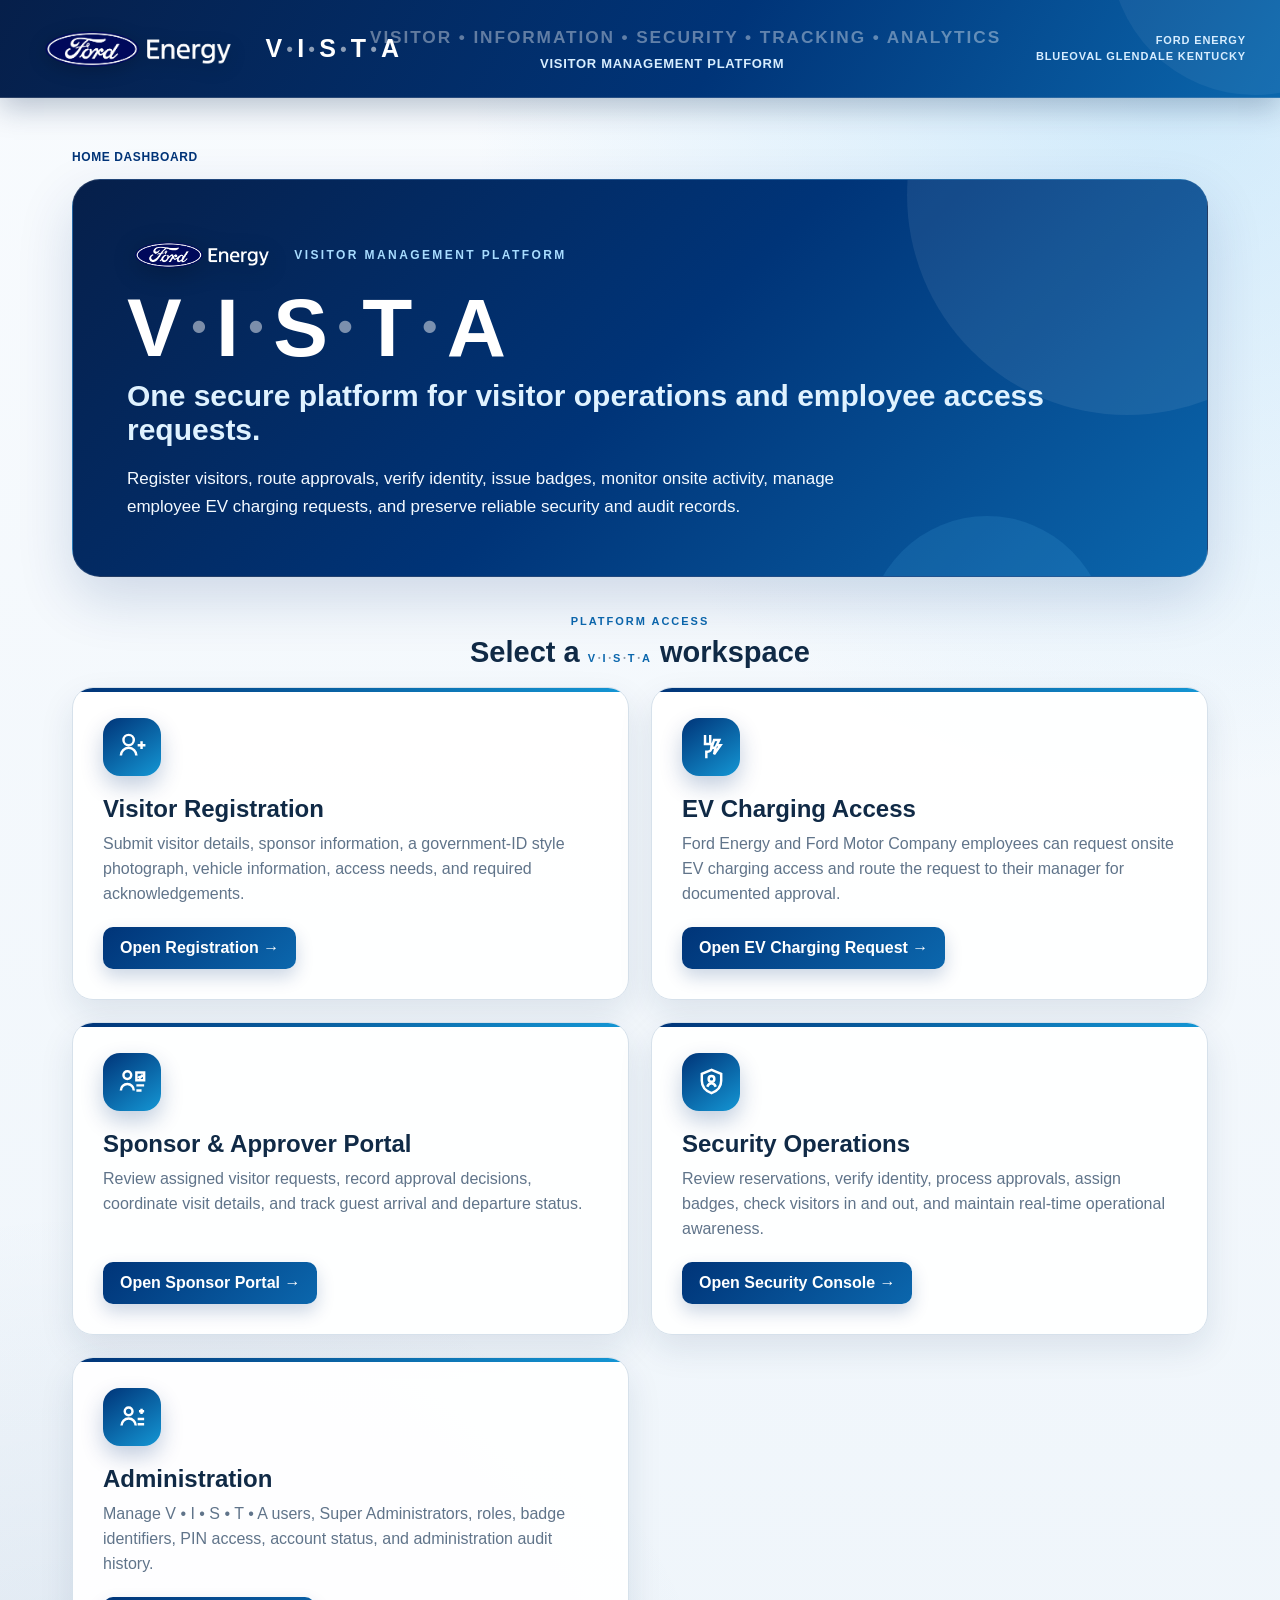
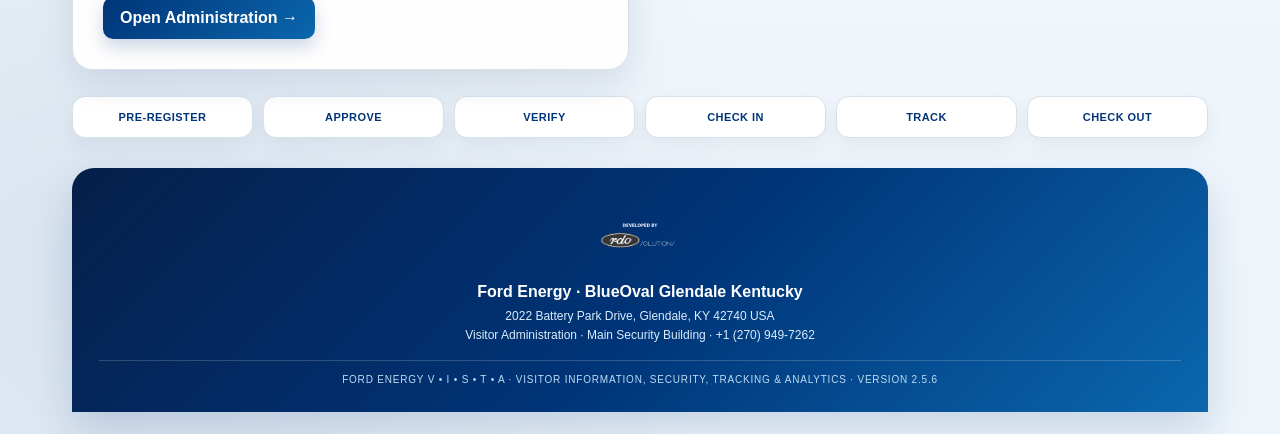
==== index.html @ 25f2905a "add v2.5.6 permanent badge authorization" ====
<!doctype html>
<html lang="en">
<head>
  <meta charset="utf-8">
  <meta name="viewport" content="width=device-width,initial-scale=1">
  <meta name="theme-color" content="#061f4a">
  <meta name="description" content="Ford Energy V • I • S • T • A — Visitor Information, Security, Tracking and Analytics for BlueOval Glendale, Kentucky.">
  <title>V • I • S • T • A | Home Dashboard</title>
  <link rel="icon" href="/Ford-Energy-VISTA/favicon.ico" sizes="any">
  <link rel="icon" type="image/png" sizes="32x32" href="/Ford-Energy-VISTA/favicon-32x32.png">
  <link rel="apple-touch-icon" href="/Ford-Energy-VISTA/apple-touch-icon.png">
  <link rel="manifest" href="/Ford-Energy-VISTA/site.webmanifest">
  <style>
    :root{--navy:#061f4a;--ford:#003478;--blue:#0b67ad;--bright:#1496d4;--ink:#102a46;--muted:#60748a;--line:#d6e1eb;--surface:rgba(255,255,255,.96);--shadow:0 22px 55px rgba(0,52,120,.16)}
    *{box-sizing:border-box}html{scroll-behavior:smooth}body{margin:0;min-height:100vh;font-family:Arial,Helvetica,sans-serif;color:var(--ink);background:radial-gradient(circle at 92% 4%,rgba(89,184,242,.25),transparent 31%),radial-gradient(circle at 7% 92%,rgba(0,52,120,.09),transparent 30%),linear-gradient(180deg,#f8fbfe 0%,#edf4fa 100%)}
    .vista-header{min-height:98px;background:linear-gradient(120deg,var(--navy),var(--ford) 56%,var(--blue));display:grid;grid-template-columns:minmax(310px,1fr) minmax(420px,2.2fr) minmax(220px,1fr);align-items:center;gap:26px;padding:14px 34px;color:#fff;box-shadow:0 10px 28px rgba(0,35,79,.26);position:relative;overflow:hidden;border-bottom:1px solid rgba(255,255,255,.15)}
    .vista-header:after{content:"";position:absolute;width:290px;height:290px;border-radius:50%;right:-120px;top:-195px;background:rgba(255,255,255,.055)}
    .header-brand{display:flex;align-items:center;gap:24px;position:relative;z-index:1}.vista-home-link{text-decoration:none;color:inherit;cursor:pointer;border-radius:10px;transition:opacity .2s ease,transform .2s ease}.vista-home-link:hover{opacity:.9;transform:translateY(-1px)}.vista-home-link:focus-visible{outline:2px solid #fff;outline-offset:5px}.header-brand img{height:58px;width:auto;filter:drop-shadow(0 4px 9px rgba(0,0,0,.2))}.vista-wordmark{display:inline-flex;align-items:center;white-space:nowrap;font-size:25px;font-weight:900;letter-spacing:.08em;line-height:1;color:#fff}.vista-dot{display:inline-block;color:rgba(255,255,255,.55);font-size:.72em;margin:0 .13em;transform:translateY(-.02em)}
    .header-center{text-align:center;position:relative;z-index:1}.vista-expansion{font-size:clamp(14px,1.35vw,20px);font-weight:800;letter-spacing:.11em;text-transform:uppercase;color:rgba(255,255,255,.38);white-space:nowrap}.page-description{font-size:13px;color:#d8eeff;font-weight:700;letter-spacing:.055em;margin-top:8px;text-transform:uppercase}
    .header-meta{position:relative;z-index:1;text-align:right;color:#d7edff;font-size:11px;font-weight:800;letter-spacing:.08em;text-transform:uppercase;line-height:1.45}
    .wrap{max-width:1180px;margin:30px auto 0;padding:22px}.breadcrumb{font-size:12px;font-weight:800;letter-spacing:.05em;text-transform:uppercase;color:var(--muted);margin:0 0 15px}.breadcrumb span{color:var(--ford)}
    .hero{position:relative;overflow:hidden;background:linear-gradient(135deg,var(--navy),var(--ford) 50%,var(--blue));color:#fff;padding:54px;border-radius:28px;box-shadow:var(--shadow);border:1px solid rgba(255,255,255,.12)}.hero:before,.hero:after{content:"";position:absolute;border-radius:50%;pointer-events:none}.hero:before{width:440px;height:440px;right:-140px;top:-205px;background:rgba(255,255,255,.075)}.hero:after{width:240px;height:240px;right:100px;bottom:-180px;background:rgba(80,181,235,.15)}
    .hero-content{position:relative;z-index:1}.eyebrow{font-size:12px;font-weight:900;letter-spacing:.2em;color:#a8dcff}.hero-brandline{display:flex;align-items:center;gap:17px;margin-bottom:14px}.hero-brandline img{height:42px;width:auto;filter:drop-shadow(0 5px 12px rgba(0,0,0,.24))}.hero-brandline span{font-size:12px;font-weight:900;letter-spacing:.2em;color:#a8dcff;text-transform:uppercase}.hero h1{display:flex;align-items:center;flex-wrap:nowrap;font-size:clamp(44px,6.5vw,82px);line-height:.92;margin:12px 0 14px;letter-spacing:.025em;white-space:nowrap}.hero h1 .vista-dot{font-size:.52em;margin:0 .18em;color:rgba(255,255,255,.48)}.hero h2{font-size:clamp(20px,2.5vw,30px);font-weight:600;color:#dff2ff;margin:0 0 18px}.hero p{font-size:17px;line-height:1.65;max-width:780px;margin:0;color:#f3f9ff}.hero-actions{display:flex;gap:12px;flex-wrap:wrap;margin-top:28px}.hero-actions a{display:inline-flex;align-items:center;gap:9px;padding:13px 18px;border-radius:11px;text-decoration:none;font-weight:800}.primary{background:#fff;color:var(--ford);box-shadow:0 10px 24px rgba(0,0,0,.18)}.secondary{color:#fff;border:1px solid rgba(255,255,255,.36);background:rgba(255,255,255,.10)}
    .section-label{text-align:center;margin:34px 0 18px}.section-label span{font-size:11px;font-weight:900;letter-spacing:.18em;color:var(--blue);text-transform:uppercase}.section-label h2{margin:7px 0 0;font-size:29px}.inline-wordmark{display:inline-flex;align-items:center;white-space:nowrap;font-weight:900;letter-spacing:.03em}.inline-wordmark .vista-dot{color:rgba(16,42,70,.45);font-size:.65em;margin:0 .12em}
    .cards{display:grid;grid-template-columns:repeat(2,1fr);gap:22px}.card{background:var(--surface);border:1px solid var(--line);border-radius:21px;padding:30px;box-shadow:0 14px 34px rgba(16,51,87,.1);transition:.2s;position:relative;overflow:hidden}.card:before{content:"";position:absolute;left:0;top:0;width:100%;height:4px;background:linear-gradient(90deg,var(--ford),var(--bright))}.card:hover{transform:translateY(-4px);box-shadow:0 20px 44px rgba(16,51,87,.16)}.icon{width:58px;height:58px;border-radius:17px;background:linear-gradient(145deg,var(--ford),var(--bright));display:grid;place-items:center;color:#fff;box-shadow:0 10px 22px rgba(0,52,120,.24)}.icon svg{width:31px;height:31px;stroke:currentColor;fill:none;stroke-width:1.9}.card h3{font-size:24px;margin:19px 0 8px}.card p{color:var(--muted);line-height:1.58;margin:0 0 20px;min-height:76px}.card a{display:inline-flex;align-items:center;gap:8px;background:linear-gradient(135deg,var(--ford),var(--blue));color:#fff;padding:12px 17px;border-radius:10px;text-decoration:none;font-weight:800;box-shadow:0 8px 18px rgba(0,52,120,.2)}
    .capabilities{display:grid;grid-template-columns:repeat(6,1fr);gap:10px;margin:26px 0 0}.capability{background:#fff;border:1px solid var(--line);border-radius:13px;padding:14px 8px;text-align:center;font-size:11px;font-weight:900;letter-spacing:.04em;color:var(--ford);box-shadow:0 8px 20px rgba(16,51,87,.06)}
    footer{margin-top:30px;background:linear-gradient(135deg,var(--navy),var(--ford) 52%,var(--blue));color:#fff;padding:27px;border-radius:22px 22px 0 0;text-align:center;box-shadow:0 18px 40px rgba(0,52,120,.16)}footer img{height:72px;max-width:min(390px,86vw);object-fit:contain}.footer-title{font-weight:800;margin-top:12px}.footer-copy{font-size:12px;line-height:1.6;color:#d9edfc;margin-top:6px}.footer-meta{border-top:1px solid rgba(255,255,255,.18);padding-top:13px;margin-top:15px;font-size:10px;color:#bcdcf4;letter-spacing:.08em}
    @media(max-width:1050px){.cards{grid-template-columns:1fr 1fr}}
    @media(max-width:900px){.vista-header{grid-template-columns:1fr auto;min-height:88px}.header-center{grid-column:1/-1;grid-row:2}.vista-expansion{white-space:normal;font-size:12px}.page-description{font-size:10px;margin-top:5px}.header-meta{font-size:9px}.wrap{margin-top:24px}.capabilities{grid-template-columns:repeat(3,1fr)}}
    @media(max-width:700px){.vista-header{padding:12px 16px;gap:10px}.header-brand{gap:15px}.header-brand img{height:43px}.vista-wordmark{font-size:18px;letter-spacing:.04em}.vista-wordmark .vista-dot{margin:0 .08em}.header-meta{display:none}.hero{padding:34px 25px;border-radius:22px}.hero h1{font-size:clamp(30px,9vw,48px)}.hero h1 .vista-dot{margin:0 .1em}.hero p{font-size:15px}.cards{grid-template-columns:1fr}.card p{min-height:0}.capabilities{grid-template-columns:repeat(2,1fr)}}
  @media(max-width:700px){.hero-brandline{gap:12px}.hero-brandline img{height:34px}.hero-brandline span{font-size:10px;letter-spacing:.14em}}
  </style>
</head>
<body>
  <header class="vista-header">
    <a class="header-brand vista-home-link" href="https://kyblueoval.github.io/Ford-Energy-VISTA/" aria-label="Return to VISTA Home Dashboard"><img src="shared/assets/ford-energy-primary-logo.png" alt="Ford Energy"><span class="vista-wordmark" aria-label="VISTA">V<span class="vista-dot" aria-hidden="true">•</span>I<span class="vista-dot" aria-hidden="true">•</span>S<span class="vista-dot" aria-hidden="true">•</span>T<span class="vista-dot" aria-hidden="true">•</span>A</span></a>
    <div class="header-center"><div class="vista-expansion">Visitor • Information • Security • Tracking • Analytics</div><div class="page-description">Visitor Management Platform</div></div>
    <div class="header-meta">Ford Energy<br>BlueOval Glendale Kentucky</div>
  </header>

  <main class="wrap">
    <nav class="breadcrumb" aria-label="Breadcrumb"><span aria-current="page">Home Dashboard</span></nav>
    <section class="hero">
      <div class="hero-content">
        <div class="hero-brandline"><img src="shared/assets/ford-energy-primary-logo.png" alt="Ford Energy"><span>Visitor Management Platform</span></div>
        <h1 aria-label="VISTA">V<span class="vista-dot" aria-hidden="true">•</span>I<span class="vista-dot" aria-hidden="true">•</span>S<span class="vista-dot" aria-hidden="true">•</span>T<span class="vista-dot" aria-hidden="true">•</span>A</h1>
        <h2>One secure platform for visitor operations and employee access requests.</h2>
        <p>Register visitors, route approvals, verify identity, issue badges, monitor onsite activity, manage employee EV charging requests, and preserve reliable security and audit records.</p>
      </div>
    </section>

    <div class="section-label"><span>Platform Access</span><h2>Select a <span class="inline-wordmark" aria-label="VISTA">V<span class="vista-dot" aria-hidden="true">•</span>I<span class="vista-dot" aria-hidden="true">•</span>S<span class="vista-dot" aria-hidden="true">•</span>T<span class="vista-dot" aria-hidden="true">•</span>A</span> workspace</h2></div>
    <section class="cards">
      <article class="card"><div class="icon"><svg viewBox="0 0 24 24"><path d="M15 19a6 6 0 0 0-12 0"/><circle cx="9" cy="7" r="4"/><path d="M19 8v6M16 11h6"/></svg></div><h3>Visitor Registration</h3><p>Submit visitor details, sponsor information, a government-ID style photograph, vehicle information, access needs, and required acknowledgements.</p><a href="public-registration/">Open Registration →</a></article>
      <article class="card"><div class="icon"><svg viewBox="0 0 24 24"><path d="M7 3v7M11 3v7M6 10h6v3a3 3 0 0 1-3 3H8v5"/><path d="M14 7h4l-2 4h3l-5 7 1-5h-3l2-6Z"/></svg></div><h3>EV Charging Access</h3><p>Ford Energy and Ford Motor Company employees can request onsite EV charging access and route the request to their manager for documented approval.</p><a href="ev-charging-request/">Open EV Charging Request →</a></article>
      <article class="card"><div class="icon"><svg viewBox="0 0 24 24"><circle cx="8" cy="7" r="3"/><path d="M3 19a5 5 0 0 1 10 0M15 5h6v6h-6zM16.5 8l1.2 1.2L20 6.9M15 15h6M15 19h4"/></svg></div><h3>Sponsor &amp; Approver Portal</h3><p>Review assigned visitor requests, record approval decisions, coordinate visit details, and track guest arrival and departure status.</p><a href="sponsor-portal/">Open Sponsor Portal →</a></article>
      <article class="card"><div class="icon"><svg viewBox="0 0 24 24"><path d="M12 3 4.5 6v5.4c0 4.7 3 7.9 7.5 9.6 4.5-1.7 7.5-4.9 7.5-9.6V6L12 3Z"/><circle cx="12" cy="10" r="2.2"/><path d="M8.7 16c.8-1.8 2-2.7 3.3-2.7s2.5.9 3.3 2.7"/></svg></div><h3>Security Operations</h3><p>Review reservations, verify identity, process approvals, assign badges, check visitors in and out, and maintain real-time operational awareness.</p><a href="security-console/">Open Security Console →</a></article>
      <article class="card"><div class="icon"><svg viewBox="0 0 24 24"><circle cx="9" cy="8" r="3"/><path d="M3.5 19a5.5 5.5 0 0 1 11 0M17 8h4M19 6v4M16 14h5M16 18h5"/></svg></div><h3>Administration</h3><p>Manage V • I • S • T • A users, Super Administrators, roles, badge identifiers, PIN access, account status, and administration audit history.</p><a href="admin-console/">Open Administration →</a></article>
    </section>

    <section class="capabilities" aria-label="VISTA capabilities"><div class="capability">PRE-REGISTER</div><div class="capability">APPROVE</div><div class="capability">VERIFY</div><div class="capability">CHECK IN</div><div class="capability">TRACK</div><div class="capability">CHECK OUT</div></section>

    <footer><img src="shared/assets/ford-energy-bwrdo.png" alt="BlueOval Rechargeable Development Operations"><div class="footer-title">Ford Energy · BlueOval Glendale Kentucky</div><div class="footer-copy">2022 Battery Park Drive, Glendale, KY 42740 USA<br>Visitor Administration · Main Security Building · +1 (270) 949-7262</div><div class="footer-meta">FORD ENERGY V • I • S • T • A · VISITOR INFORMATION, SECURITY, TRACKING &amp; ANALYTICS · VERSION 2.5.6</div></footer>
  </main>
</body>
</html>
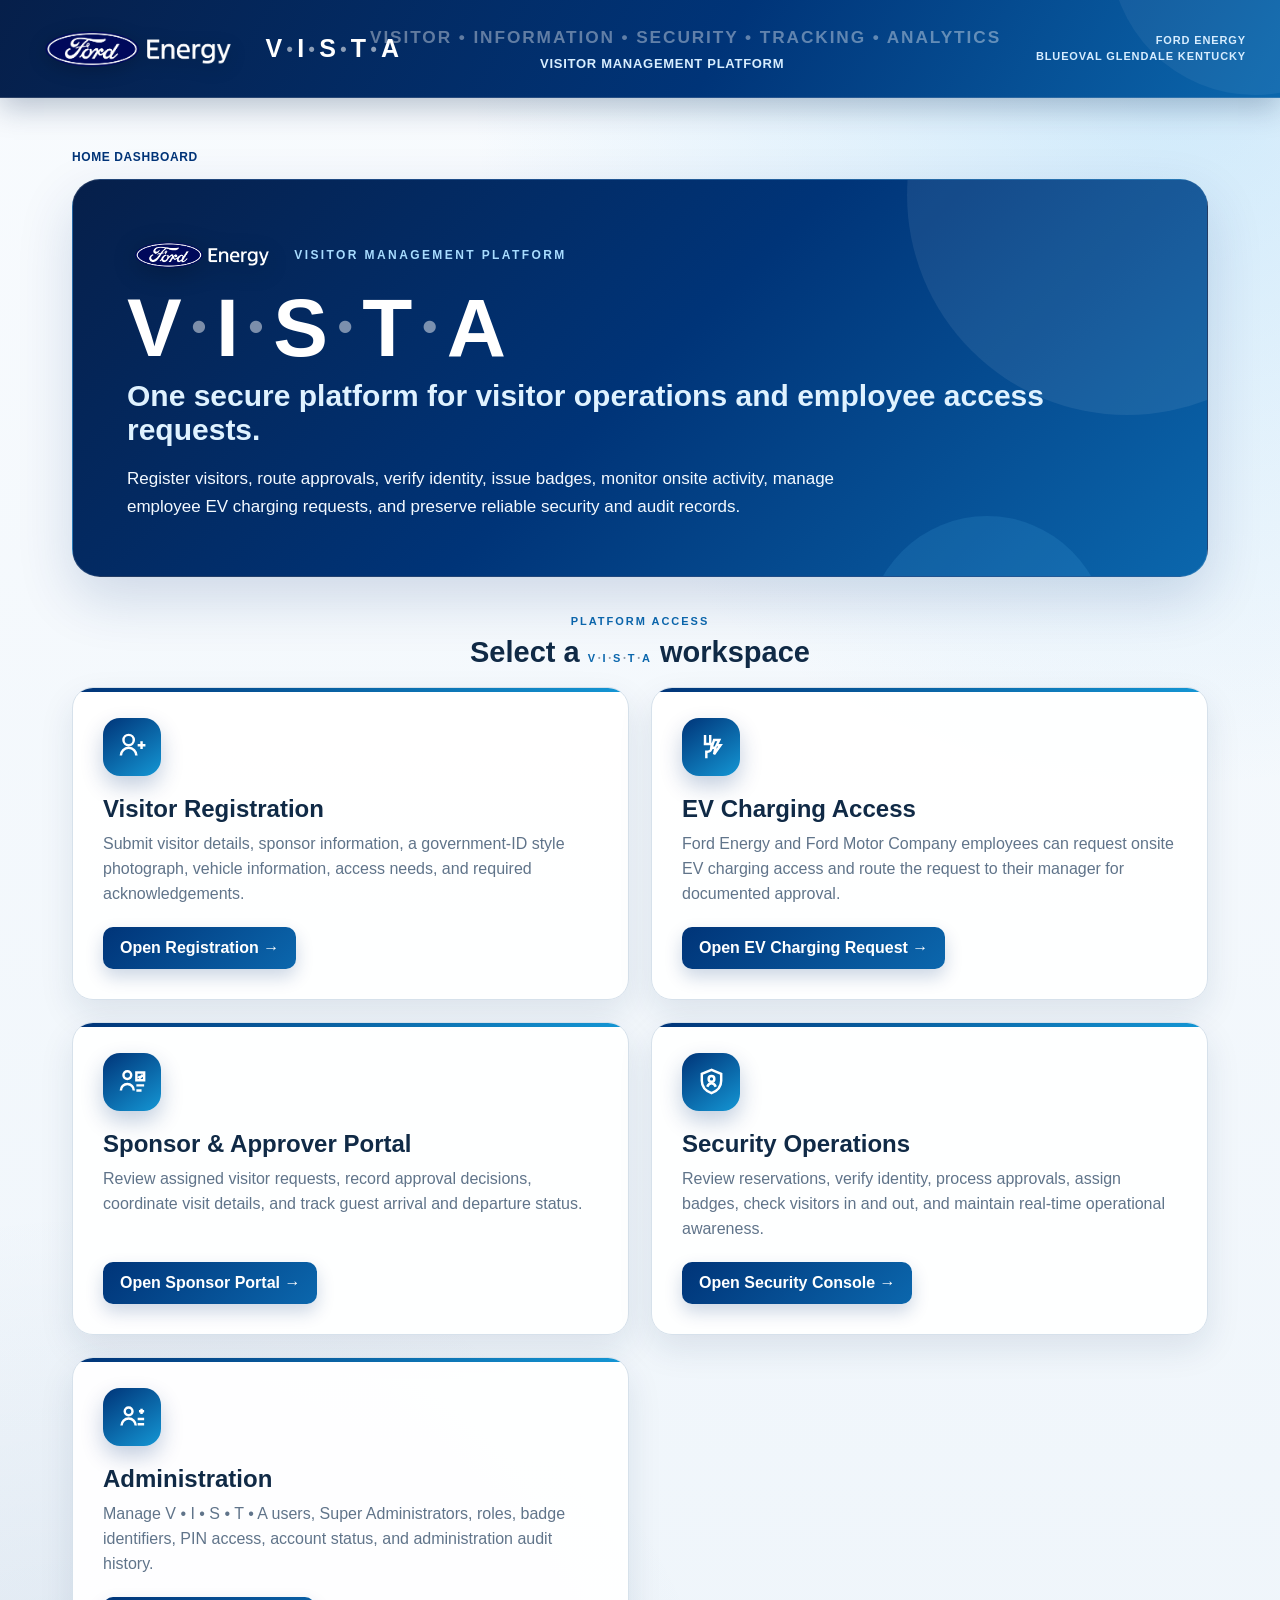
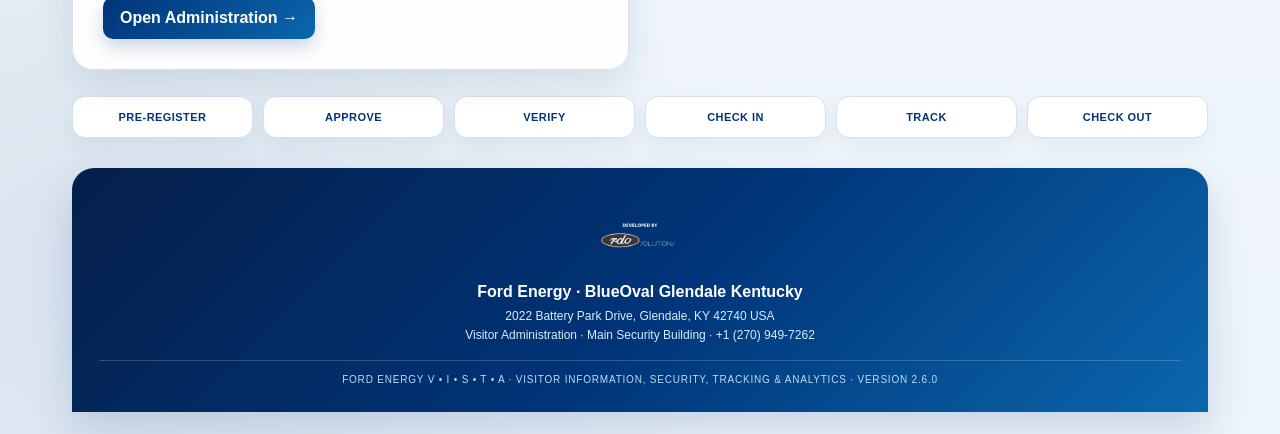
==== commit 523dae80: "feat: add sponsor leadership governance" ====
--- a/index.html
+++ b/index.html
@@ -60,7 +60,7 @@
 
     <section class="capabilities" aria-label="VISTA capabilities"><div class="capability">PRE-REGISTER</div><div class="capability">APPROVE</div><div class="capability">VERIFY</div><div class="capability">CHECK IN</div><div class="capability">TRACK</div><div class="capability">CHECK OUT</div></section>
 
-    <footer><img src="shared/assets/ford-energy-bwrdo.png" alt="BlueOval Rechargeable Development Operations"><div class="footer-title">Ford Energy · BlueOval Glendale Kentucky</div><div class="footer-copy">2022 Battery Park Drive, Glendale, KY 42740 USA<br>Visitor Administration · Main Security Building · +1 (270) 949-7262</div><div class="footer-meta">FORD ENERGY V • I • S • T • A · VISITOR INFORMATION, SECURITY, TRACKING &amp; ANALYTICS · VERSION 2.5.6</div></footer>
+    <footer><img src="shared/assets/ford-energy-bwrdo.png" alt="BlueOval Rechargeable Development Operations"><div class="footer-title">Ford Energy · BlueOval Glendale Kentucky</div><div class="footer-copy">2022 Battery Park Drive, Glendale, KY 42740 USA<br>Visitor Administration · Main Security Building · +1 (270) 949-7262</div><div class="footer-meta">FORD ENERGY V • I • S • T • A · VISITOR INFORMATION, SECURITY, TRACKING &amp; ANALYTICS · VERSION 2.6.0</div></footer>
   </main>
 </body>
 </html>
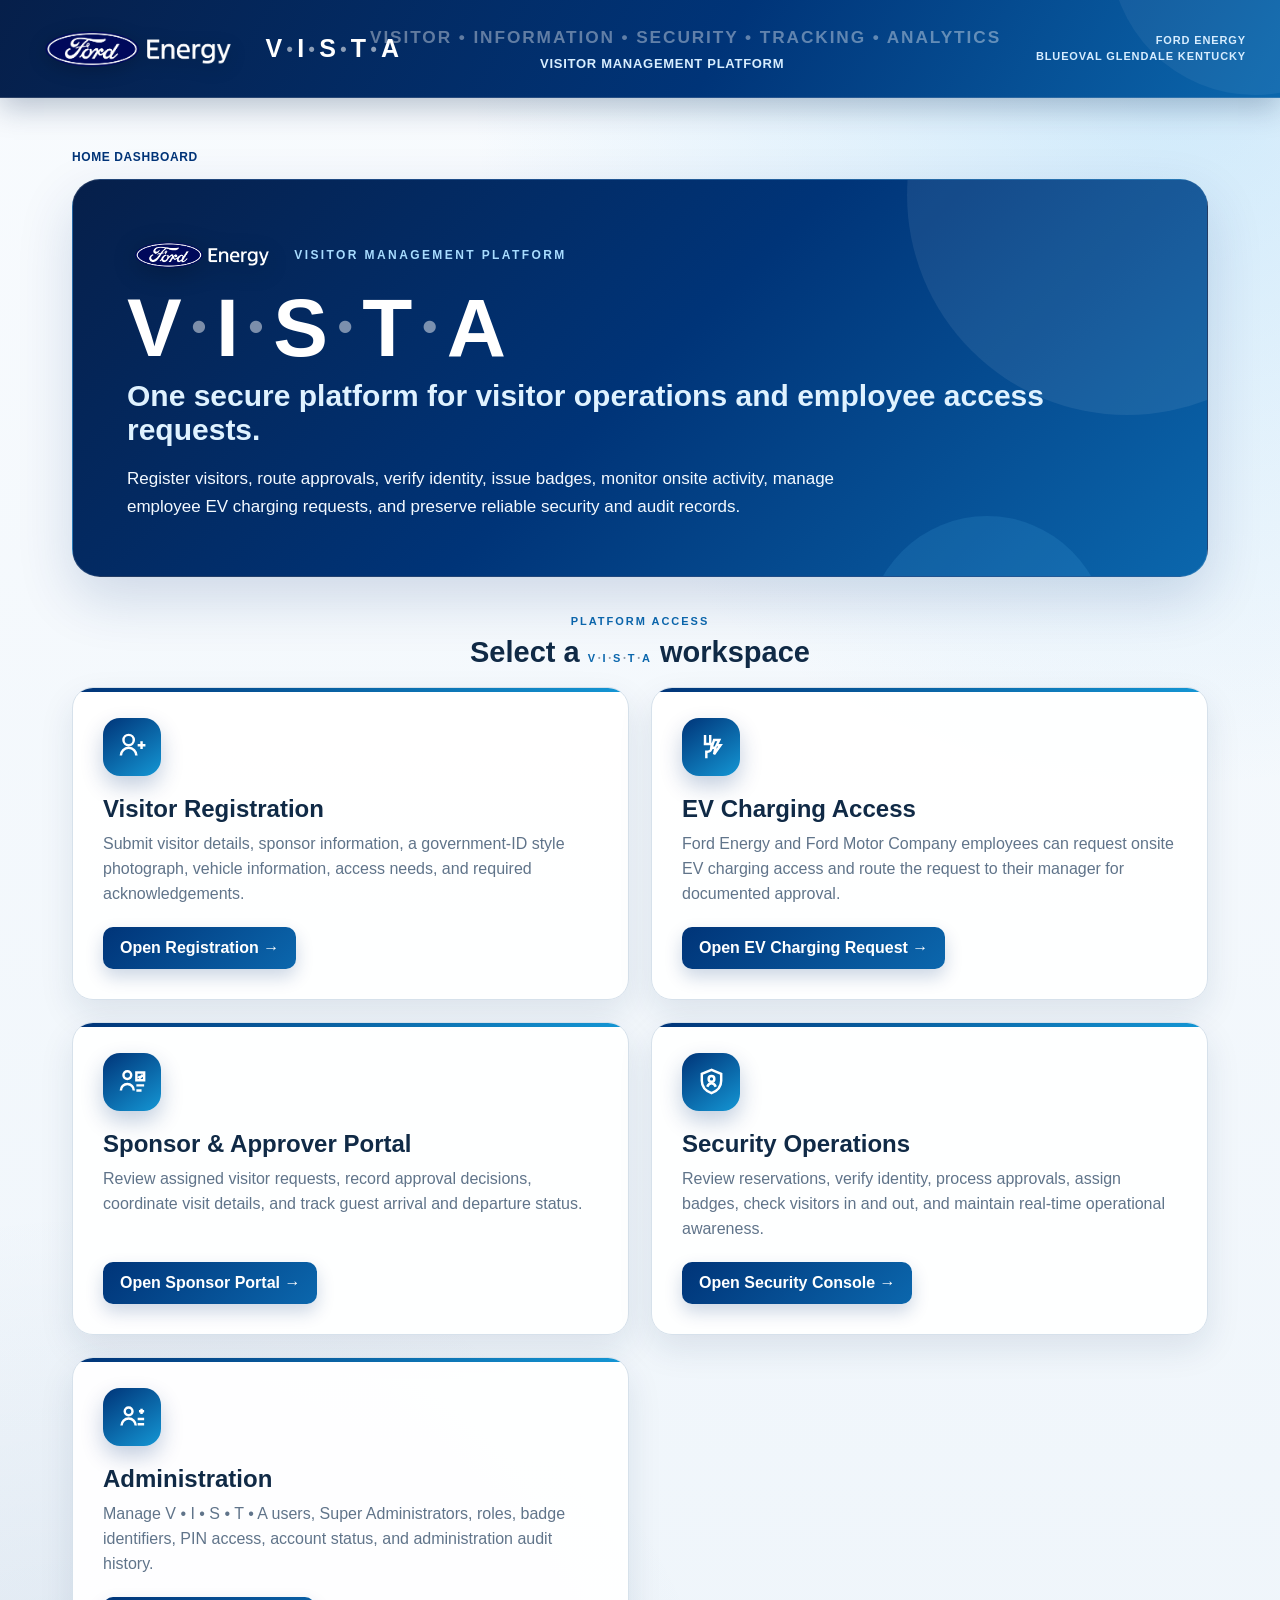
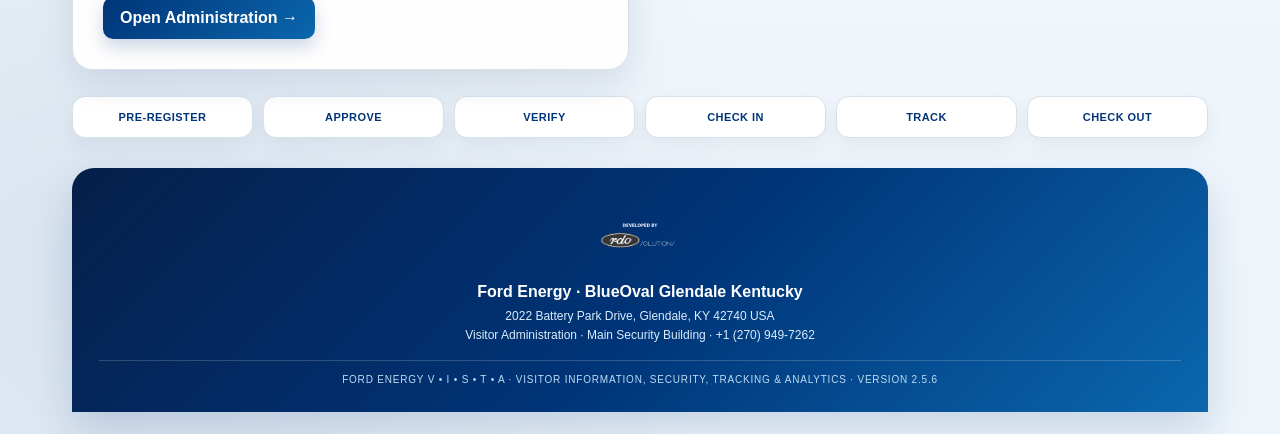
==== commit 9244dd76: "Merge branch 'main' of https://github.com/KYBlueOval/Ford-Energy-VISTA # Conflicts: #	public-registr" ====
--- a/index.html
+++ b/index.html
@@ -60,7 +60,7 @@
 
     <section class="capabilities" aria-label="VISTA capabilities"><div class="capability">PRE-REGISTER</div><div class="capability">APPROVE</div><div class="capability">VERIFY</div><div class="capability">CHECK IN</div><div class="capability">TRACK</div><div class="capability">CHECK OUT</div></section>
 
-    <footer><img src="shared/assets/ford-energy-bwrdo.png" alt="BlueOval Rechargeable Development Operations"><div class="footer-title">Ford Energy · BlueOval Glendale Kentucky</div><div class="footer-copy">2022 Battery Park Drive, Glendale, KY 42740 USA<br>Visitor Administration · Main Security Building · +1 (270) 949-7262</div><div class="footer-meta">FORD ENERGY V • I • S • T • A · VISITOR INFORMATION, SECURITY, TRACKING &amp; ANALYTICS · VERSION 2.6.0</div></footer>
+    <footer><img src="shared/assets/ford-energy-bwrdo.png" alt="BlueOval Rechargeable Development Operations"><div class="footer-title">Ford Energy · BlueOval Glendale Kentucky</div><div class="footer-copy">2022 Battery Park Drive, Glendale, KY 42740 USA<br>Visitor Administration · Main Security Building · +1 (270) 949-7262</div><div class="footer-meta">FORD ENERGY V • I • S • T • A · VISITOR INFORMATION, SECURITY, TRACKING &amp; ANALYTICS · VERSION 2.5.6</div></footer>
   </main>
 </body>
 </html>
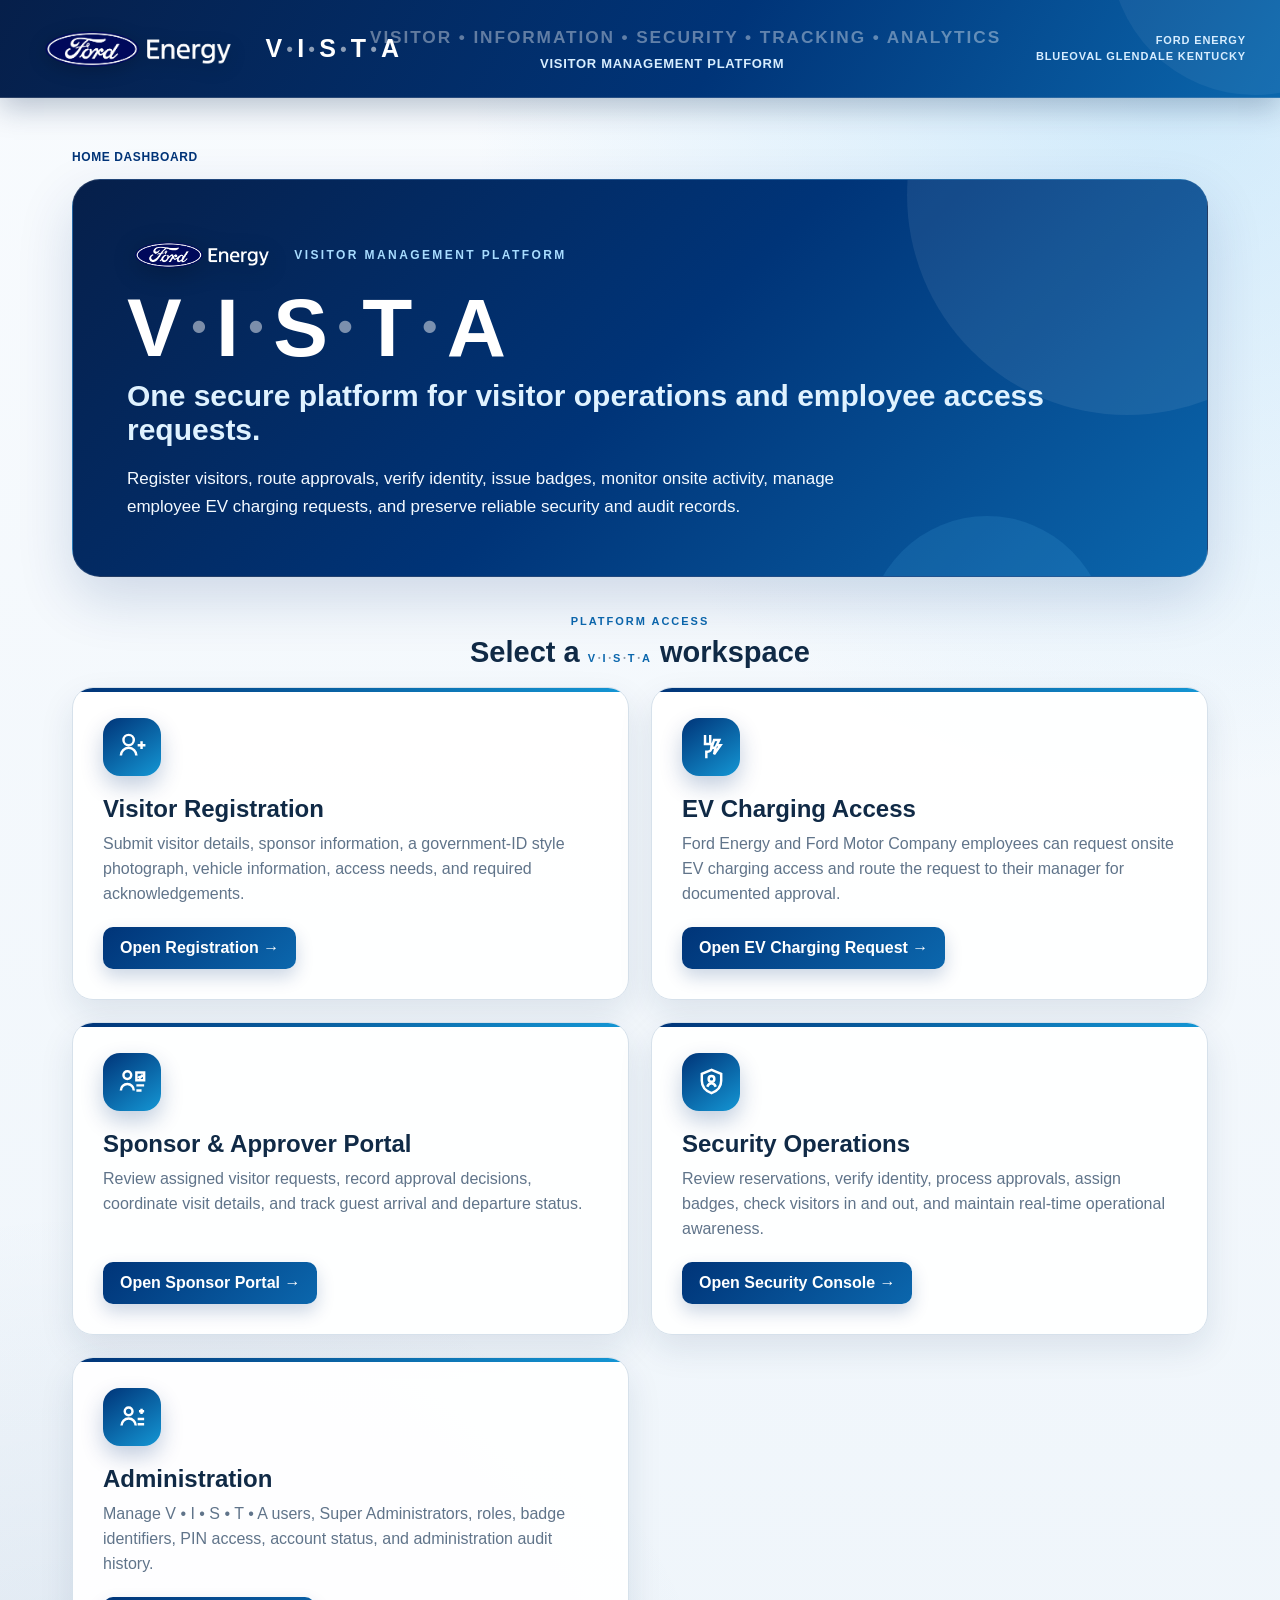
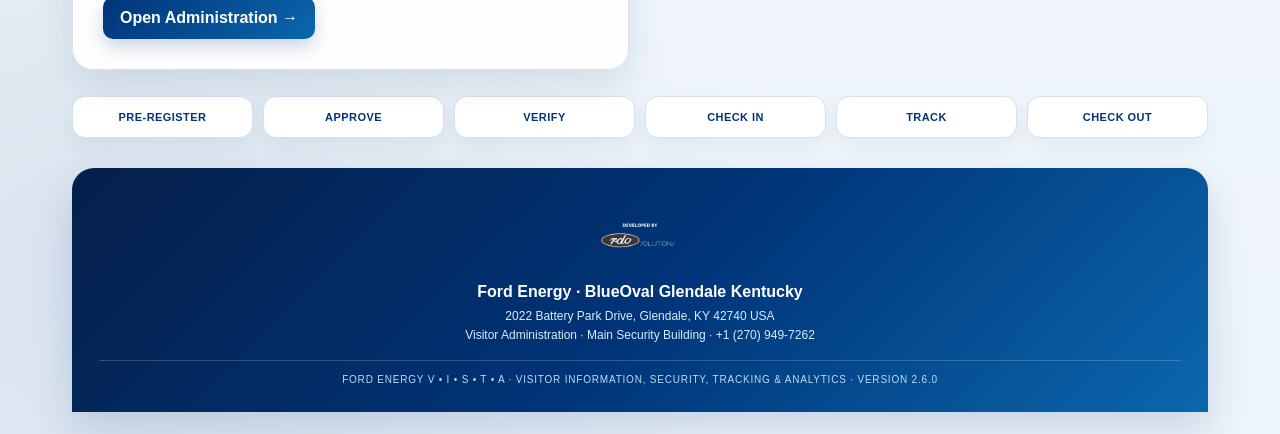
==== commit ff248294: "merge v2.6.0 sponsor leadership governance" ====
--- a/index.html
+++ b/index.html
@@ -60,7 +60,7 @@
 
     <section class="capabilities" aria-label="VISTA capabilities"><div class="capability">PRE-REGISTER</div><div class="capability">APPROVE</div><div class="capability">VERIFY</div><div class="capability">CHECK IN</div><div class="capability">TRACK</div><div class="capability">CHECK OUT</div></section>
 
-    <footer><img src="shared/assets/ford-energy-bwrdo.png" alt="BlueOval Rechargeable Development Operations"><div class="footer-title">Ford Energy · BlueOval Glendale Kentucky</div><div class="footer-copy">2022 Battery Park Drive, Glendale, KY 42740 USA<br>Visitor Administration · Main Security Building · +1 (270) 949-7262</div><div class="footer-meta">FORD ENERGY V • I • S • T • A · VISITOR INFORMATION, SECURITY, TRACKING &amp; ANALYTICS · VERSION 2.5.6</div></footer>
+    <footer><img src="shared/assets/ford-energy-bwrdo.png" alt="BlueOval Rechargeable Development Operations"><div class="footer-title">Ford Energy · BlueOval Glendale Kentucky</div><div class="footer-copy">2022 Battery Park Drive, Glendale, KY 42740 USA<br>Visitor Administration · Main Security Building · +1 (270) 949-7262</div><div class="footer-meta">FORD ENERGY V • I • S • T • A · VISITOR INFORMATION, SECURITY, TRACKING &amp; ANALYTICS · VERSION 2.6.0</div></footer>
   </main>
 </body>
 </html>
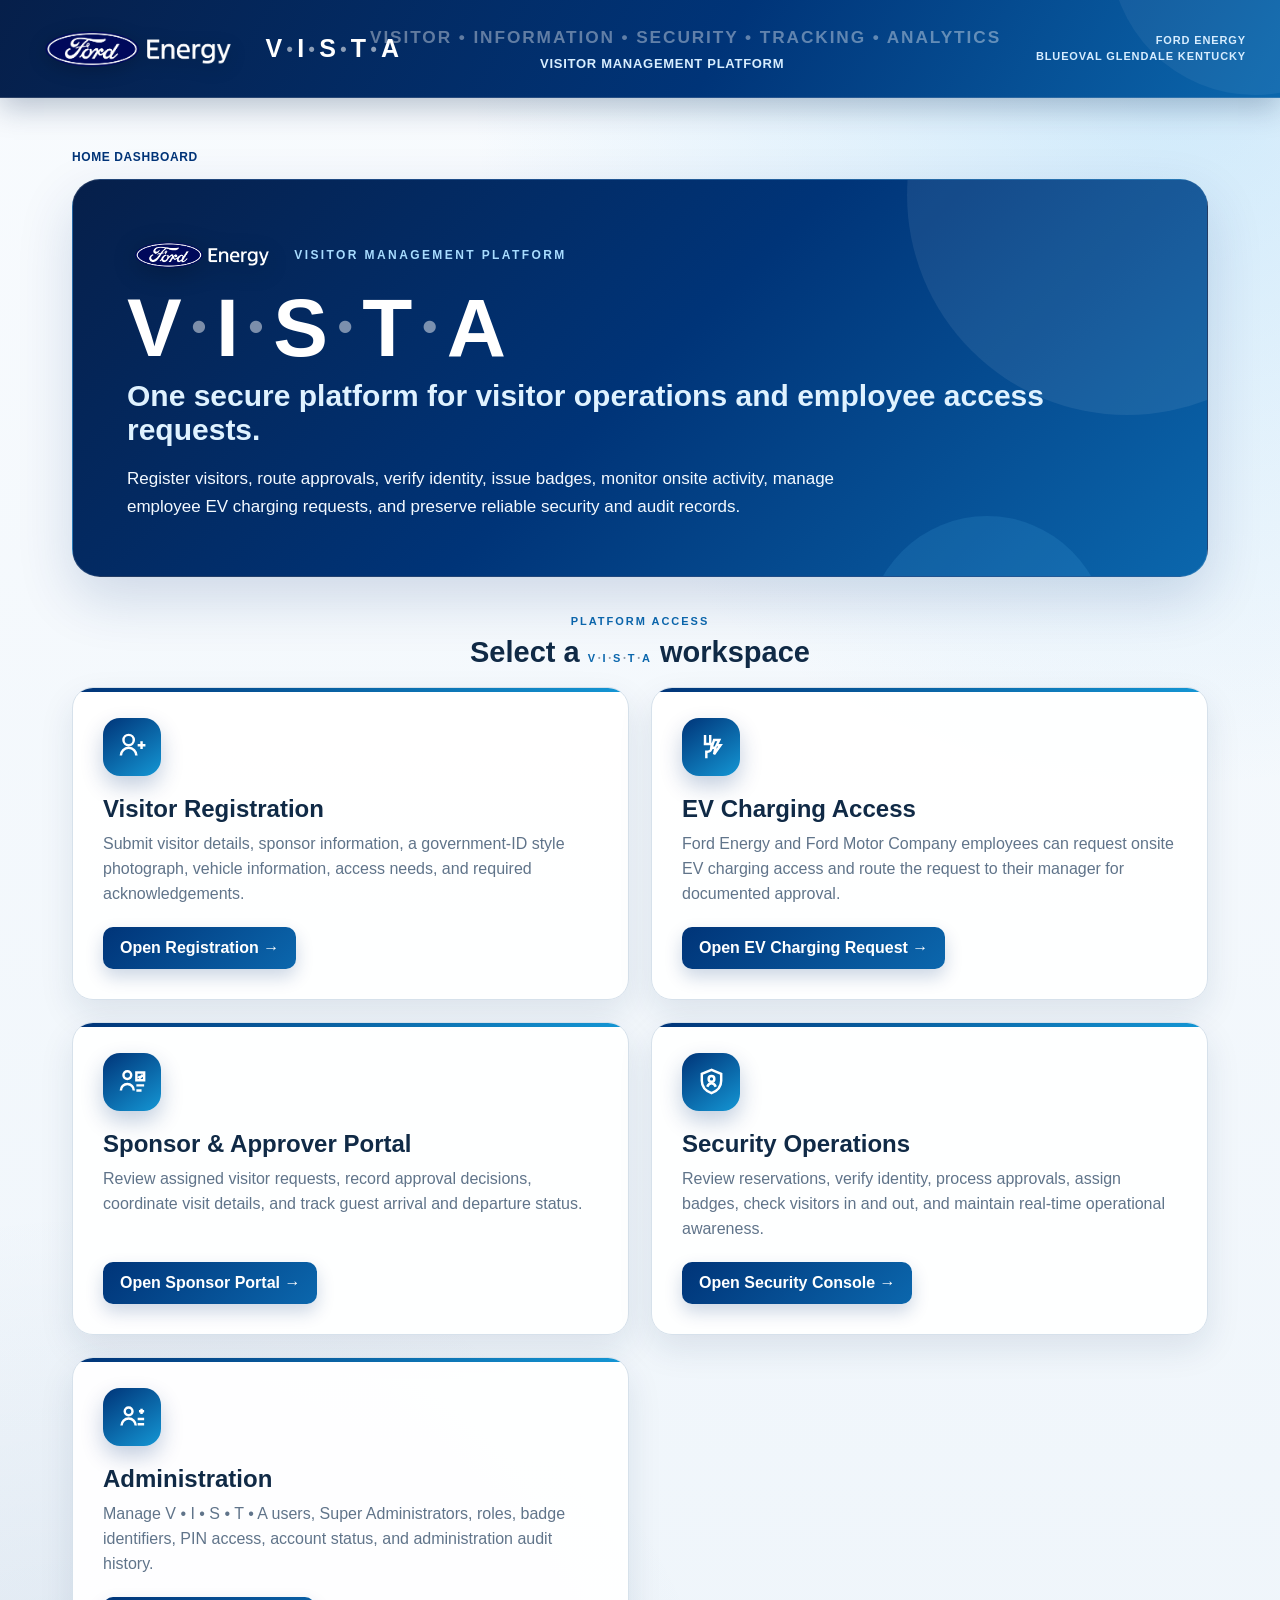
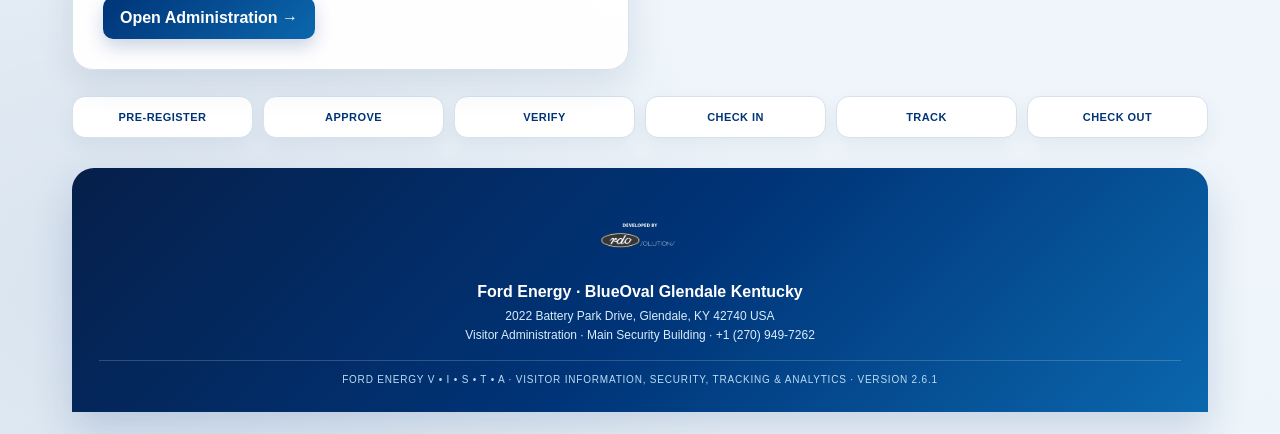
==== commit dff799ca: "feat: polish executive governance and responsibility views" ====
--- a/index.html
+++ b/index.html
@@ -60,7 +60,7 @@
 
     <section class="capabilities" aria-label="VISTA capabilities"><div class="capability">PRE-REGISTER</div><div class="capability">APPROVE</div><div class="capability">VERIFY</div><div class="capability">CHECK IN</div><div class="capability">TRACK</div><div class="capability">CHECK OUT</div></section>
 
-    <footer><img src="shared/assets/ford-energy-bwrdo.png" alt="BlueOval Rechargeable Development Operations"><div class="footer-title">Ford Energy · BlueOval Glendale Kentucky</div><div class="footer-copy">2022 Battery Park Drive, Glendale, KY 42740 USA<br>Visitor Administration · Main Security Building · +1 (270) 949-7262</div><div class="footer-meta">FORD ENERGY V • I • S • T • A · VISITOR INFORMATION, SECURITY, TRACKING &amp; ANALYTICS · VERSION 2.6.0</div></footer>
+    <footer><img src="shared/assets/ford-energy-bwrdo.png" alt="BlueOval Rechargeable Development Operations"><div class="footer-title">Ford Energy · BlueOval Glendale Kentucky</div><div class="footer-copy">2022 Battery Park Drive, Glendale, KY 42740 USA<br>Visitor Administration · Main Security Building · +1 (270) 949-7262</div><div class="footer-meta">FORD ENERGY V • I • S • T • A · VISITOR INFORMATION, SECURITY, TRACKING &amp; ANALYTICS · VERSION 2.6.1</div></footer>
   </main>
 </body>
 </html>
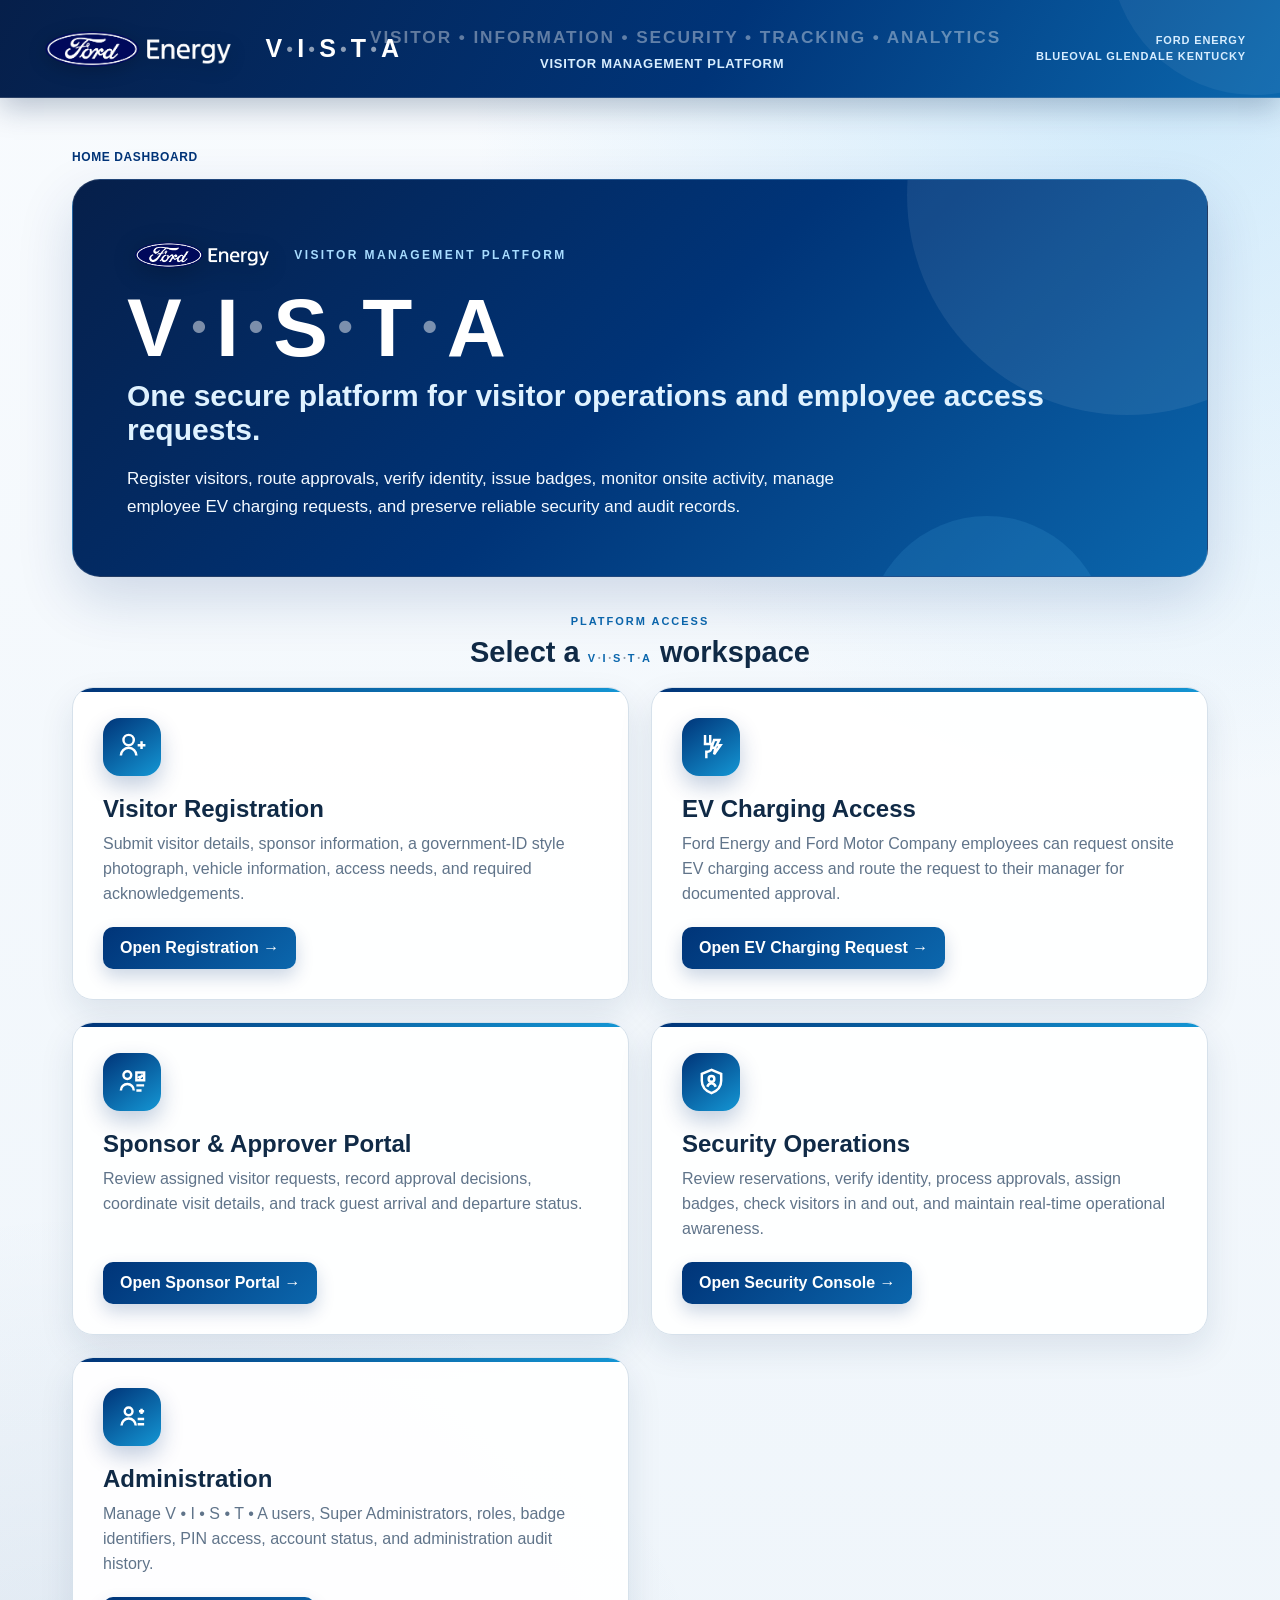
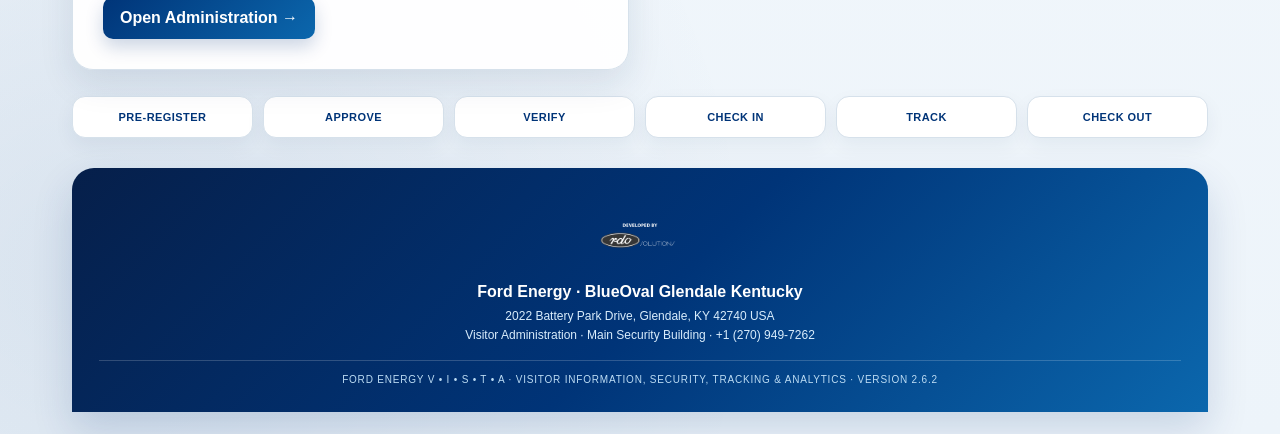
==== commit 6dbcffec: "feat: set 14-day notice and clarify visitor responsibility" ====
--- a/index.html
+++ b/index.html
@@ -60,7 +60,7 @@
 
     <section class="capabilities" aria-label="VISTA capabilities"><div class="capability">PRE-REGISTER</div><div class="capability">APPROVE</div><div class="capability">VERIFY</div><div class="capability">CHECK IN</div><div class="capability">TRACK</div><div class="capability">CHECK OUT</div></section>
 
-    <footer><img src="shared/assets/ford-energy-bwrdo.png" alt="BlueOval Rechargeable Development Operations"><div class="footer-title">Ford Energy · BlueOval Glendale Kentucky</div><div class="footer-copy">2022 Battery Park Drive, Glendale, KY 42740 USA<br>Visitor Administration · Main Security Building · +1 (270) 949-7262</div><div class="footer-meta">FORD ENERGY V • I • S • T • A · VISITOR INFORMATION, SECURITY, TRACKING &amp; ANALYTICS · VERSION 2.6.1</div></footer>
+    <footer><img src="shared/assets/ford-energy-bwrdo.png" alt="BlueOval Rechargeable Development Operations"><div class="footer-title">Ford Energy · BlueOval Glendale Kentucky</div><div class="footer-copy">2022 Battery Park Drive, Glendale, KY 42740 USA<br>Visitor Administration · Main Security Building · +1 (270) 949-7262</div><div class="footer-meta">FORD ENERGY V • I • S • T • A · VISITOR INFORMATION, SECURITY, TRACKING &amp; ANALYTICS · VERSION 2.6.2</div></footer>
   </main>
 </body>
 </html>
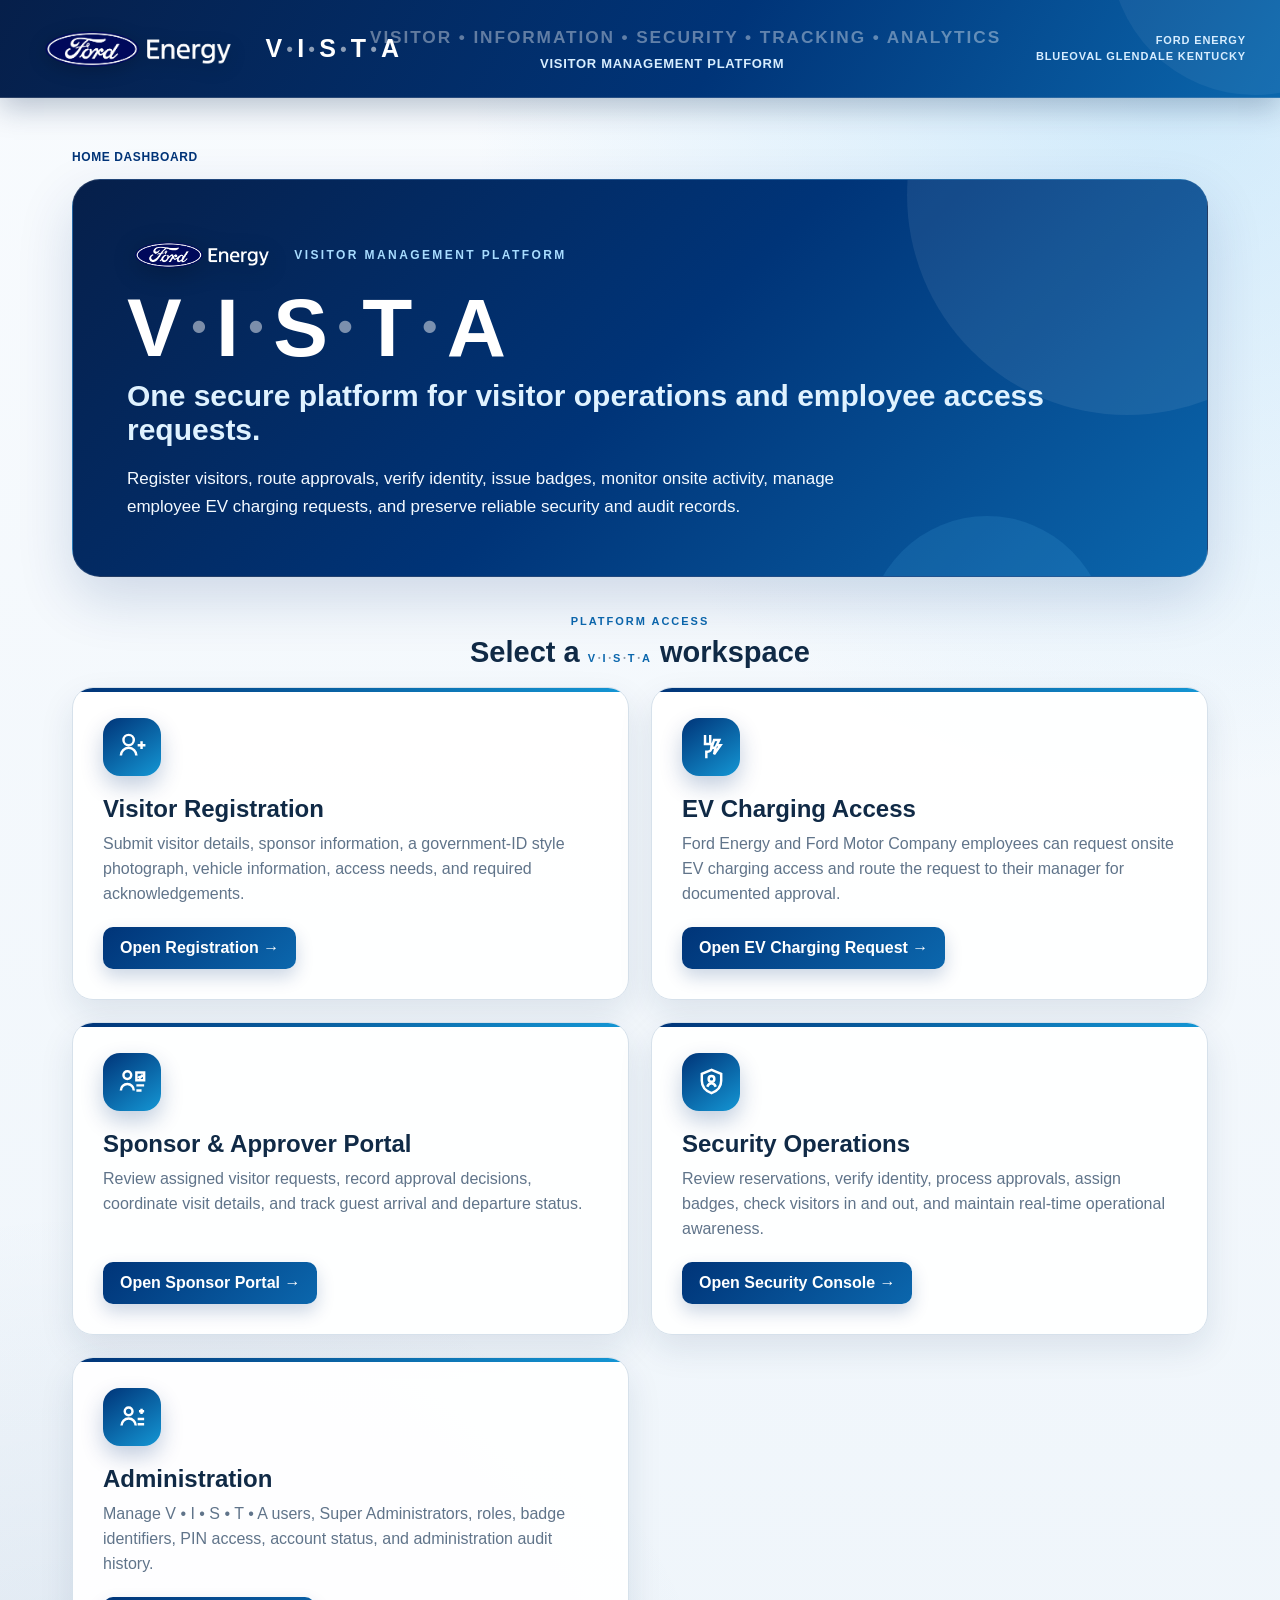
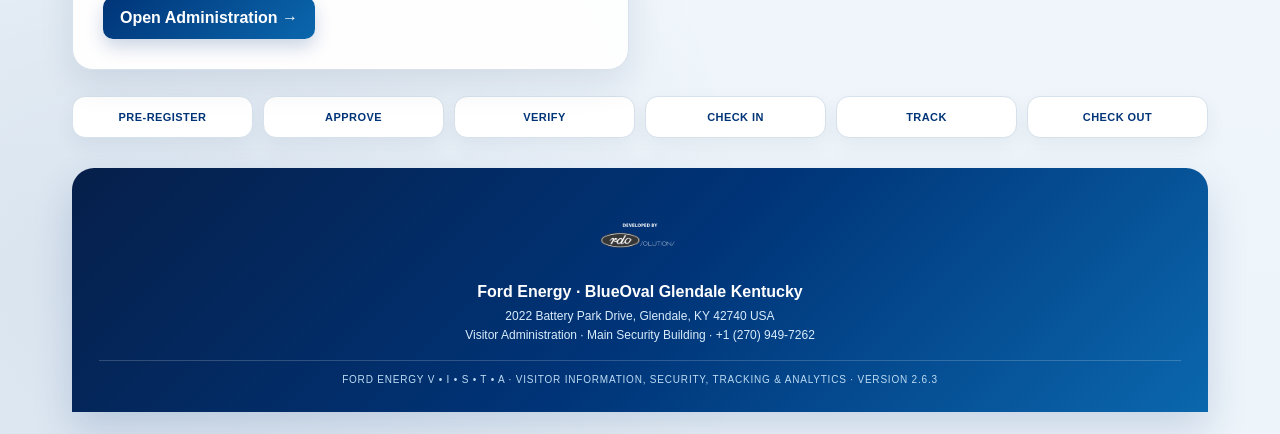
==== commit ca40d49f: "feat: govern 90-day recurring visitor terms" ====
--- a/index.html
+++ b/index.html
@@ -60,7 +60,7 @@
 
     <section class="capabilities" aria-label="VISTA capabilities"><div class="capability">PRE-REGISTER</div><div class="capability">APPROVE</div><div class="capability">VERIFY</div><div class="capability">CHECK IN</div><div class="capability">TRACK</div><div class="capability">CHECK OUT</div></section>
 
-    <footer><img src="shared/assets/ford-energy-bwrdo.png" alt="BlueOval Rechargeable Development Operations"><div class="footer-title">Ford Energy · BlueOval Glendale Kentucky</div><div class="footer-copy">2022 Battery Park Drive, Glendale, KY 42740 USA<br>Visitor Administration · Main Security Building · +1 (270) 949-7262</div><div class="footer-meta">FORD ENERGY V • I • S • T • A · VISITOR INFORMATION, SECURITY, TRACKING &amp; ANALYTICS · VERSION 2.6.2</div></footer>
+    <footer><img src="shared/assets/ford-energy-bwrdo.png" alt="BlueOval Rechargeable Development Operations"><div class="footer-title">Ford Energy · BlueOval Glendale Kentucky</div><div class="footer-copy">2022 Battery Park Drive, Glendale, KY 42740 USA<br>Visitor Administration · Main Security Building · +1 (270) 949-7262</div><div class="footer-meta">FORD ENERGY V • I • S • T • A · VISITOR INFORMATION, SECURITY, TRACKING &amp; ANALYTICS · VERSION 2.6.3</div></footer>
   </main>
 </body>
 </html>
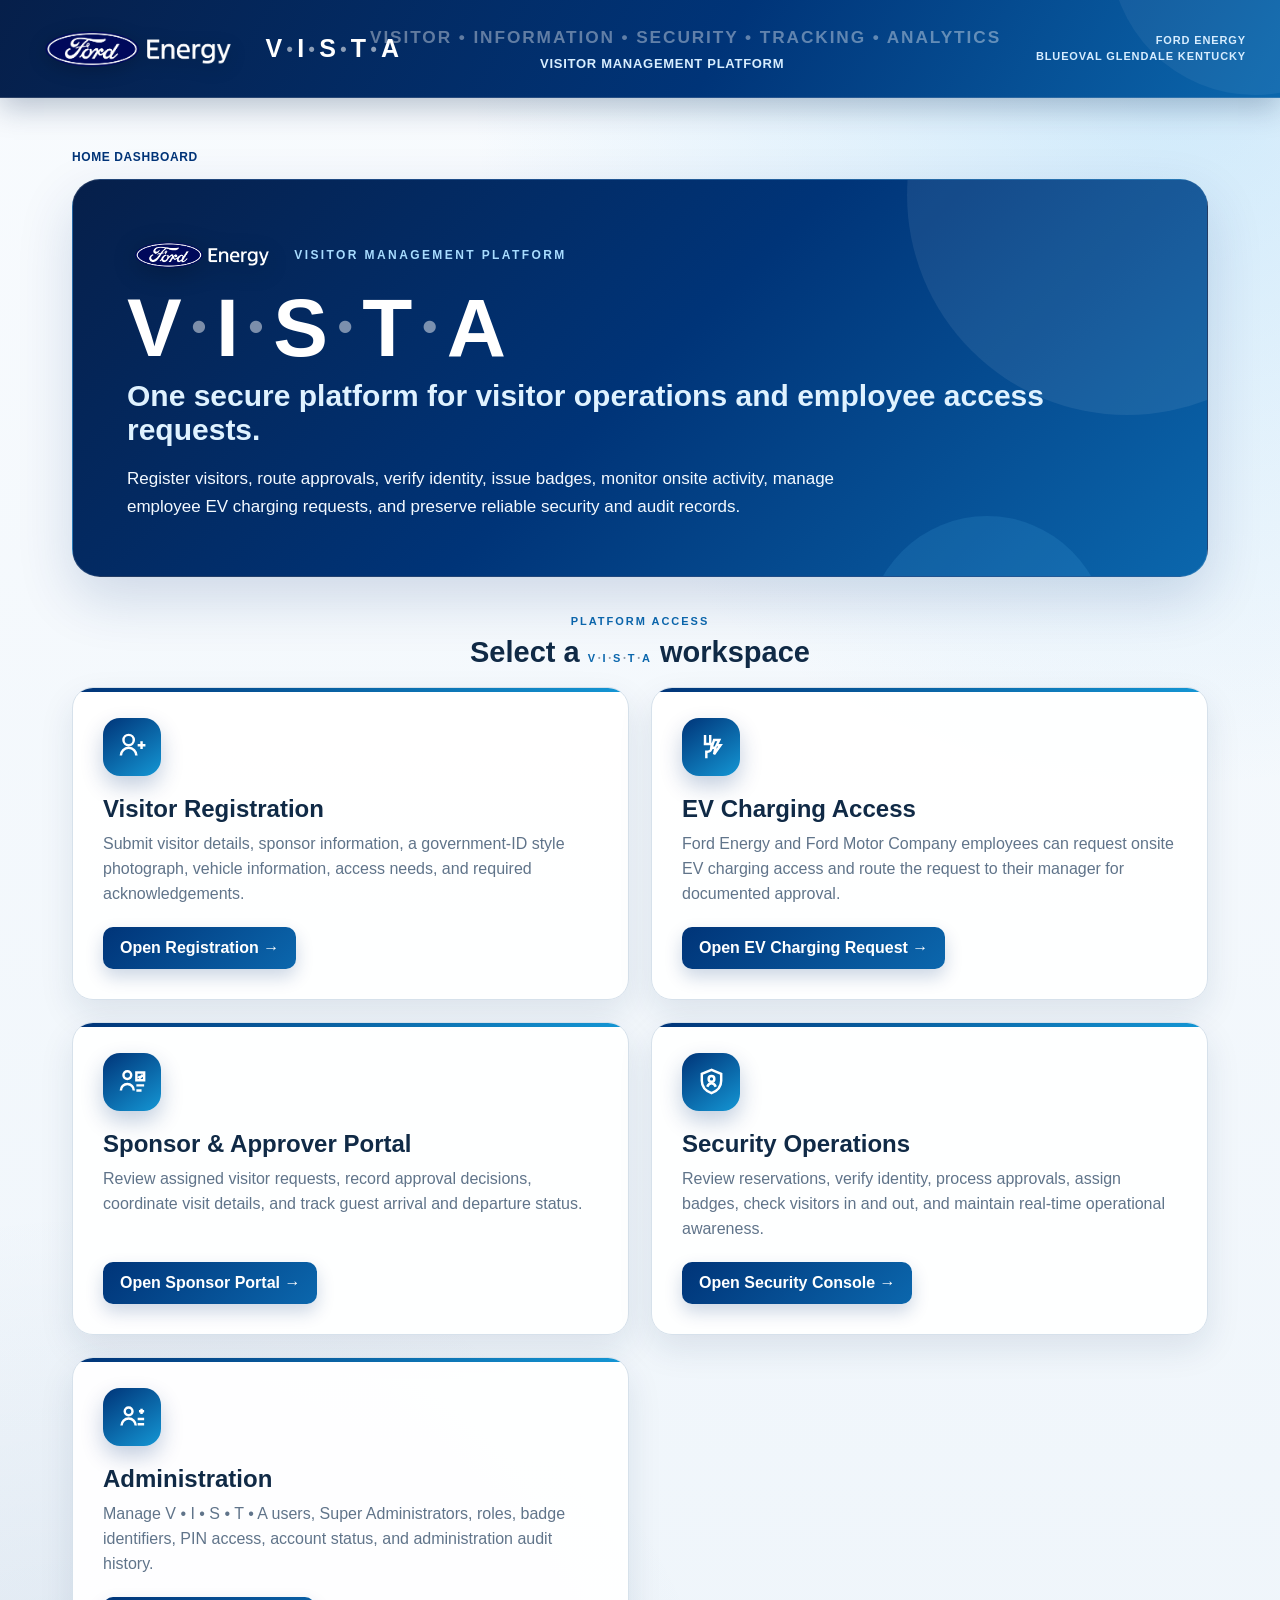
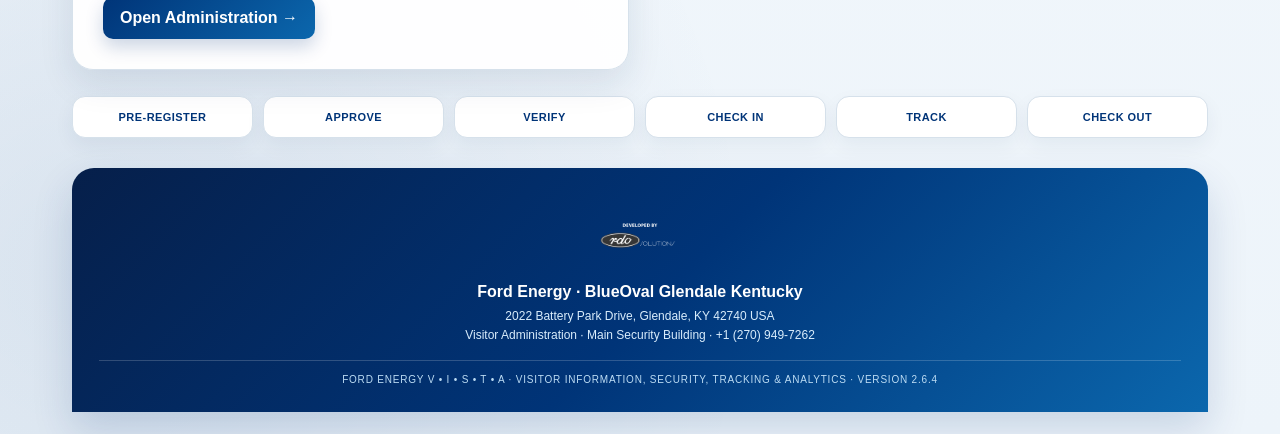
==== commit fb3966a5: "build v2.6.4 sponsor hierarchy and responsibility UI" ====
--- a/index.html
+++ b/index.html
@@ -60,7 +60,7 @@
 
     <section class="capabilities" aria-label="VISTA capabilities"><div class="capability">PRE-REGISTER</div><div class="capability">APPROVE</div><div class="capability">VERIFY</div><div class="capability">CHECK IN</div><div class="capability">TRACK</div><div class="capability">CHECK OUT</div></section>
 
-    <footer><img src="shared/assets/ford-energy-bwrdo.png" alt="BlueOval Rechargeable Development Operations"><div class="footer-title">Ford Energy · BlueOval Glendale Kentucky</div><div class="footer-copy">2022 Battery Park Drive, Glendale, KY 42740 USA<br>Visitor Administration · Main Security Building · +1 (270) 949-7262</div><div class="footer-meta">FORD ENERGY V • I • S • T • A · VISITOR INFORMATION, SECURITY, TRACKING &amp; ANALYTICS · VERSION 2.6.3</div></footer>
+    <footer><img src="shared/assets/ford-energy-bwrdo.png" alt="BlueOval Rechargeable Development Operations"><div class="footer-title">Ford Energy · BlueOval Glendale Kentucky</div><div class="footer-copy">2022 Battery Park Drive, Glendale, KY 42740 USA<br>Visitor Administration · Main Security Building · +1 (270) 949-7262</div><div class="footer-meta">FORD ENERGY V • I • S • T • A · VISITOR INFORMATION, SECURITY, TRACKING &amp; ANALYTICS · VERSION 2.6.4</div></footer>
   </main>
 </body>
 </html>
